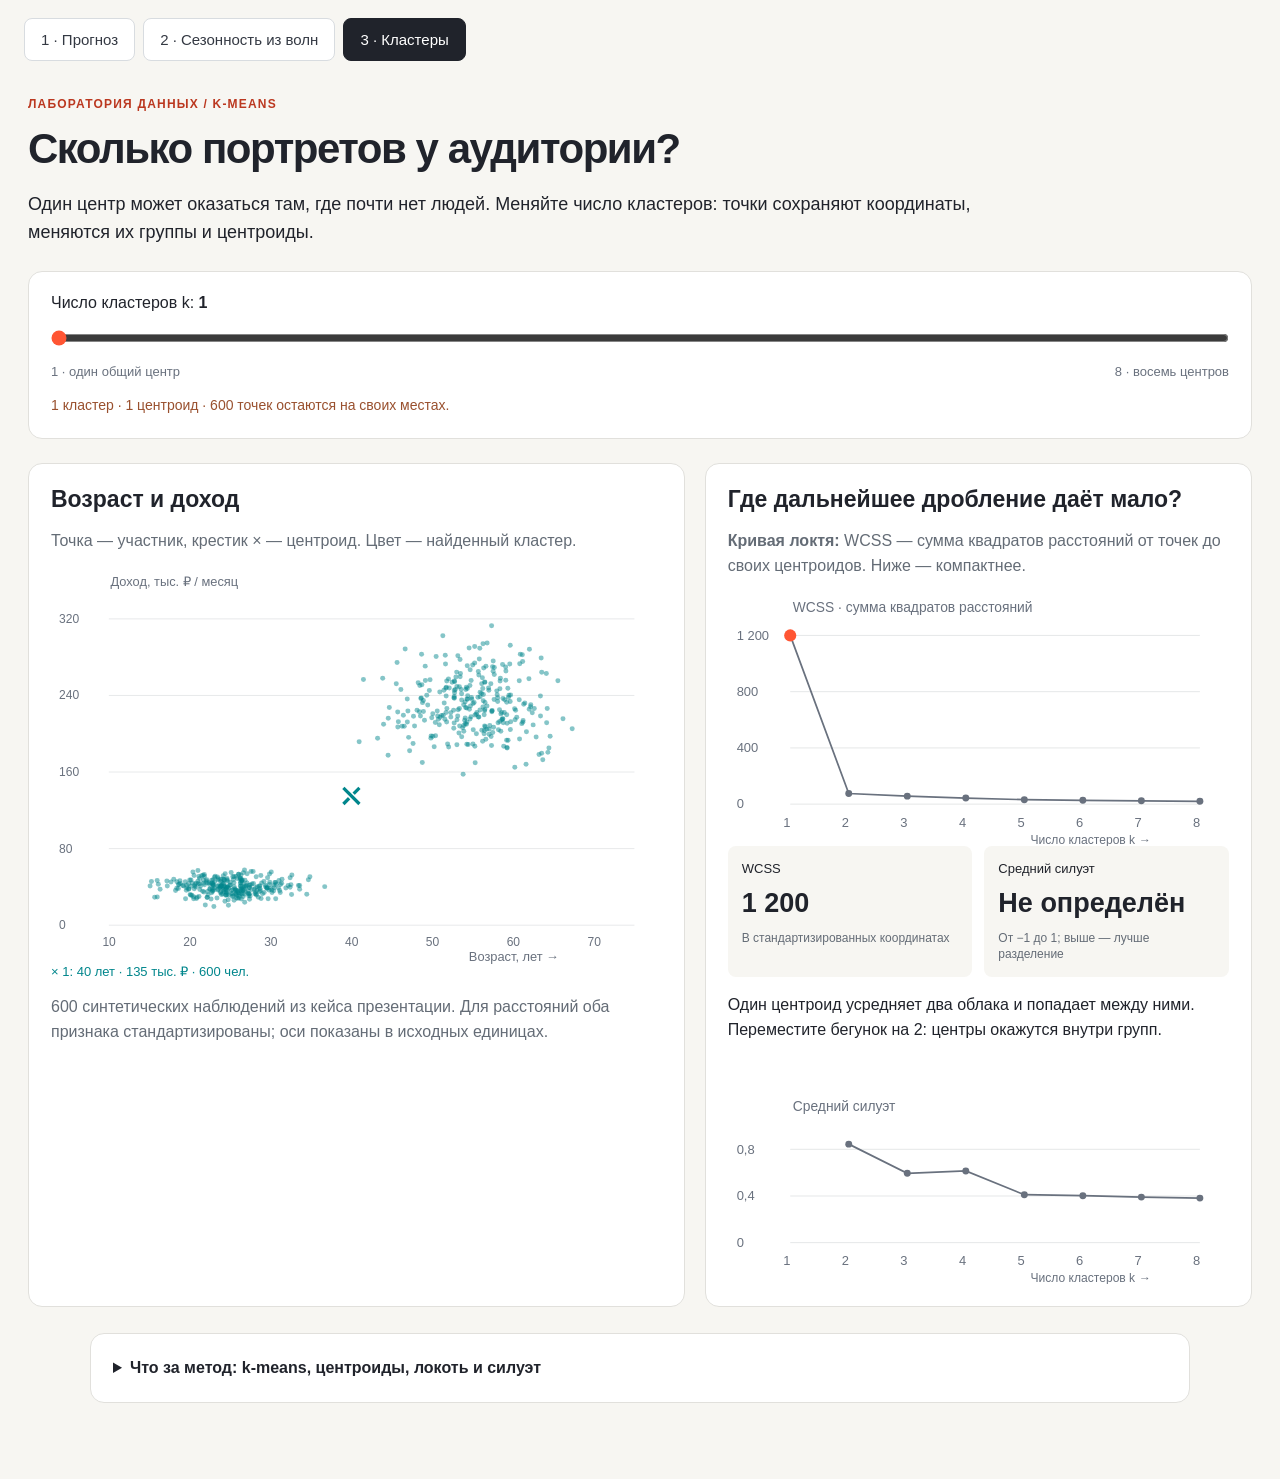
==== clusters.html @ fad98661 "Add shared trainer navigation and interactive k-means lab" ====
<!doctype html><html lang="ru"><head><meta charset="utf-8"><meta name="viewport" content="width=device-width,initial-scale=1"><title>Найдите центры аудитории</title><link rel="stylesheet" href="harmonics.css"><link rel="stylesheet" href="lab-nav.css"><link rel="stylesheet" href="clusters.css"><script src="lab-nav.js" defer></script><script src="clusters-model.js" defer></script><script src="clusters.js" defer></script></head><body><main><div class="eyebrow">ЛАБОРАТОРИЯ ДАННЫХ / K-MEANS</div><h1>Сколько портретов у аудитории?</h1><p class="intro">Один центр может оказаться там, где почти нет людей. Меняйте число кластеров: точки сохраняют координаты, меняются их группы и центроиды.</p><section class="panel controls"><label for="k">Число кластеров k: <strong id="kValue">1</strong></label><input id="k" type="range" min="1" max="8" value="1" step="1" disabled><div class="range-labels"><span>1 · один общий центр</span><span>8 · восемь центров</span></div><p id="status" role="status" aria-live="polite">Вычисляем разбиения…</p></section><div class="cluster-grid"><section class="panel"><h2>Возраст и доход</h2><p class="muted">Точка — участник, крестик × — центроид. Цвет — найденный кластер.</p><svg id="scatter" viewBox="0 0 760 490" role="img" aria-label="Участники по возрасту и доходу и центроиды кластеров"></svg><div id="legend" class="legend"></div><p class="muted">600 синтетических наблюдений из кейса презентации. Для расстояний оба признака стандартизированы; оси показаны в исходных единицах.</p></section><section class="panel"><h2>Где дальнейшее дробление даёт мало?</h2><p class="muted"><b>Кривая локтя:</b> WCSS — сумма квадратов расстояний от точек до своих центроидов. Ниже — компактнее.</p><svg id="elbow" viewBox="0 0 580 290" role="img" aria-label="Кривая локтя: WCSS по числу кластеров"></svg><div class="metrics"><div>WCSS<strong id="wcss">—</strong><small>В стандартизированных координатах</small></div><div>Средний силуэт<strong id="silhouette">—</strong><small>От −1 до 1; выше — лучше разделение</small></div></div><p id="explain"></p><svg id="silplot" viewBox="0 0 580 220" role="img" aria-label="Средний силуэт по числу кластеров"></svg></section></div><details class="panel method" id="method"><summary>Что за метод: k-means, центроиды, локоть и силуэт</summary><p><b>K-means (k-средних)</b> разбивает наблюдения на k групп, уменьшая сумму квадратов расстояний до центров. Сначала задаём k и начальные центры, затем повторяем: назначаем точку ближайшему центру → пересчитываем центр как среднее координат его группы → проверяем, изменилось ли разбиение.</p><p><b>Центроид</b> — среднее координат точек кластера. Он не обязан совпадать с реальным человеком. При k = 1 крестик показывает общее среднее всей аудитории.</p><p><b>Стандартизация:</b> z = (значение − среднее) / стандартное отклонение. Иначе числовой масштаб дохода может подавить возраст. Оба признака имеют одинаковый вес в расстоянии; это явное допущение модели.</p><p><b>Кривая локтя и WCSS (inertia):</b> WCSS = Σ ‖zᵢ − μкластера(i)‖². С ростом k ошибка уменьшается даже при ненужном дроблении. Ищем перегиб, после которого улучшение становится небольшим. Локоть — визуальная эвристика, а не доказательство единственного правильного k.</p><p><b>Силуэт:</b> s = (b − a) / max(a,b), где a — среднее расстояние до остальных точек своей группы, b — минимальное среднее расстояние до другой группы. Усредняем s по всем точкам. Для k = 1 силуэт не определён. Высокий силуэт означает компактные и отделённые группы; значения около нуля — границу между ними.</p><p>Здесь для каждого k = 1…8 выполняется алгоритм Ллойда: 20 воспроизводимых запусков k-means++ и дополнительный старт от предыдущего разбиения. Выбираем минимальный WCSS. Координаты людей и результаты расчёта не меняются случайно при движении бегунка. Кривая локтя и силуэт вычислены по этим же точкам, не нарисованы вручную.</p><p><b>Особенности:</b> результат зависит от признаков, масштабирования и начальных центров; k-means чувствителен к выбросам и плохо описывает вытянутые или невыпуклые группы. Разбиение возраста и дохода само по себе не доказывает различия интересов. В этом учебном наборе два облака заданы генератором; в реальной задаче проверяем устойчивость и смысл сегментов.</p><p><a href="https://scikit-learn.org/stable/modules/clustering.html#k-means" target="_blank" rel="noopener">Документация scikit-learn: k-means →</a><br><a href="https://scikit-learn.org/stable/auto_examples/cluster/plot_kmeans_silhouette_analysis.html" target="_blank" rel="noopener">Выбор k с помощью силуэта →</a></p><p><a href="#method">Ссылка на объяснение</a> · <a href="clusters-data.json" download>Скачать исходные точки</a> · <a href="index.html">Вернуться к прогнозированию</a></p></details></main></body></html>
---- harmonics.css ----
*{box-sizing:border-box}body{margin:0;background:#f7f6f2;color:#20232b;font:16px Arial,sans-serif}main{max-width:1440px;margin:36px auto;padding:0 28px 40px}.eyebrow{font-size:12px;color:#bb3820;letter-spacing:.1em;font-weight:bold}h1{font-size:42px;letter-spacing:-.035em;margin:14px 0}h2{font-size:22px;margin:0 0 12px}p{line-height:1.55}.intro{max-width:950px;font-size:18px}.muted,small{color:#646c76}.settings{display:flex;gap:22px;flex-wrap:wrap;margin:24px 0 8px}.settings label{display:grid;gap:8px;font-size:13px;font-weight:bold}select,input[type=date]{padding:11px;border:1px solid #d4d6d8;border-radius:7px;font:15px Arial;background:white;color:inherit}.workspace{display:grid;grid-template-columns:290px minmax(0,1fr);gap:20px;align-items:start}.panel{background:#fff;border:1px solid #e1e0dc;border-radius:14px;padding:22px}.visual{position:sticky;top:12px}.presets{display:grid;grid-template-columns:1fr 1fr;gap:7px}button{font:13px Arial;cursor:pointer;padding:10px 5px;border:1px solid #ccc;background:#f7f6f2;color:#20232b;border-radius:5px}button:hover,button:focus-visible{border-color:#f53;background:#fff0eb}fieldset{border:0;margin:20px 0 0;padding:0}legend{font-weight:bold;font-size:13px;margin-bottom:8px}fieldset label{display:flex;align-items:center;gap:9px;padding:7px 0;font-size:14px;cursor:pointer}input[type=checkbox]{width:18px;height:18px;accent-color:#ed4c2b;flex-shrink:0}.legend{display:flex;gap:12px 20px;flex-wrap:wrap;font-size:13px}.legend span:before{content:'';display:inline-block;width:22px;vertical-align:middle;border-top:3px solid var(--color,#9aa1a8);margin-right:7px}.legend .sum:before{border-color:#f53}.legend .forecast:before{border-color:#f53;border-top-style:dashed}svg{display:block;width:100%;height:auto;overflow:hidden}.metrics{display:grid;grid-template-columns:1fr 1fr 1fr;gap:12px}.metrics>div{background:#f7f6f2;border-radius:8px;padding:14px;font-size:13px;line-height:1.4}.metrics strong{display:block;font-size:27px;margin:7px 0}.metrics small{display:block;font-size:12px}#status{font-size:14px;margin:16px 0 0;color:#99502e}details{margin-top:20px}summary{cursor:pointer;font-weight:bold;line-height:1.5}.method{max-width:1100px;margin:26px auto 0}.method p{max-width:980px}a{color:#b63821;text-underline-offset:3px}button:focus-visible,a:focus-visible,summary:focus-visible,input:focus-visible,select:focus-visible{outline:3px solid #00868c;outline-offset:3px}@media(max-width:960px){.workspace{grid-template-columns:235px minmax(0,1fr)}main{padding:0 16px}.panel{padding:16px}.metrics{grid-template-columns:1fr}.visual{position:static}}@media(max-width:650px){h1{font-size:30px}main{margin-top:24px}.workspace{display:flex;flex-direction:column}.workspace>*{width:100%}#components{display:grid;grid-template-columns:1fr 1fr;gap:0 15px}.settings{gap:14px}.settings label,select{max-width:100%}.legend{font-size:12px}.metrics{grid-template-columns:1fr 1fr}.metrics>div:last-child{grid-column:1/-1}}
---- lab-nav.css ----
.lab-nav{box-sizing:border-box;display:flex;gap:8px;flex-wrap:wrap;max-width:1440px;margin:18px auto 0;padding:0 24px;font:15px Arial,sans-serif}.lab-nav a{color:#343943;text-decoration:none;padding:12px 16px;border-radius:8px;border:1px solid #d8dce0;background:#fff}.lab-nav a[aria-current=page]{background:#20232b;color:#fff;border-color:#20232b}.lab-nav a:hover{border-color:#ff5533}.lab-nav a:focus-visible{outline:3px solid #ff5533;outline-offset:3px}@media(max-width:600px){.lab-nav{padding:0 12px;gap:6px}.lab-nav a{padding:10px;font-size:13px}}
---- clusters.css ----
.cluster-grid{display:grid;grid-template-columns:1.2fr 1fr;gap:20px}.cluster-grid .panel{min-width:0}.controls{margin:24px 0}.controls input{display:block;width:100%;margin:18px 0;accent-color:#ff5533}.range-labels{display:flex;justify-content:space-between;font-size:13px;color:#69717e}.cluster-grid .metrics{grid-template-columns:1fr 1fr}.cluster-grid h2{font-size:23px}.cluster-grid svg{width:100%;height:auto}.cluster-grid #explain{min-height:85px}#legend span{font-size:13px}#status{margin-bottom:0}@media(max-width:950px){.cluster-grid{grid-template-columns:1fr}}@media(max-width:600px){.cluster-grid .panel{padding:12px}.range-labels{font-size:12px}}
.cluster-grid .metrics>div:last-child{grid-column:auto}#legend span:before{display:none}@media(max-width:600px){.cluster-grid .metrics{grid-template-columns:1fr}}
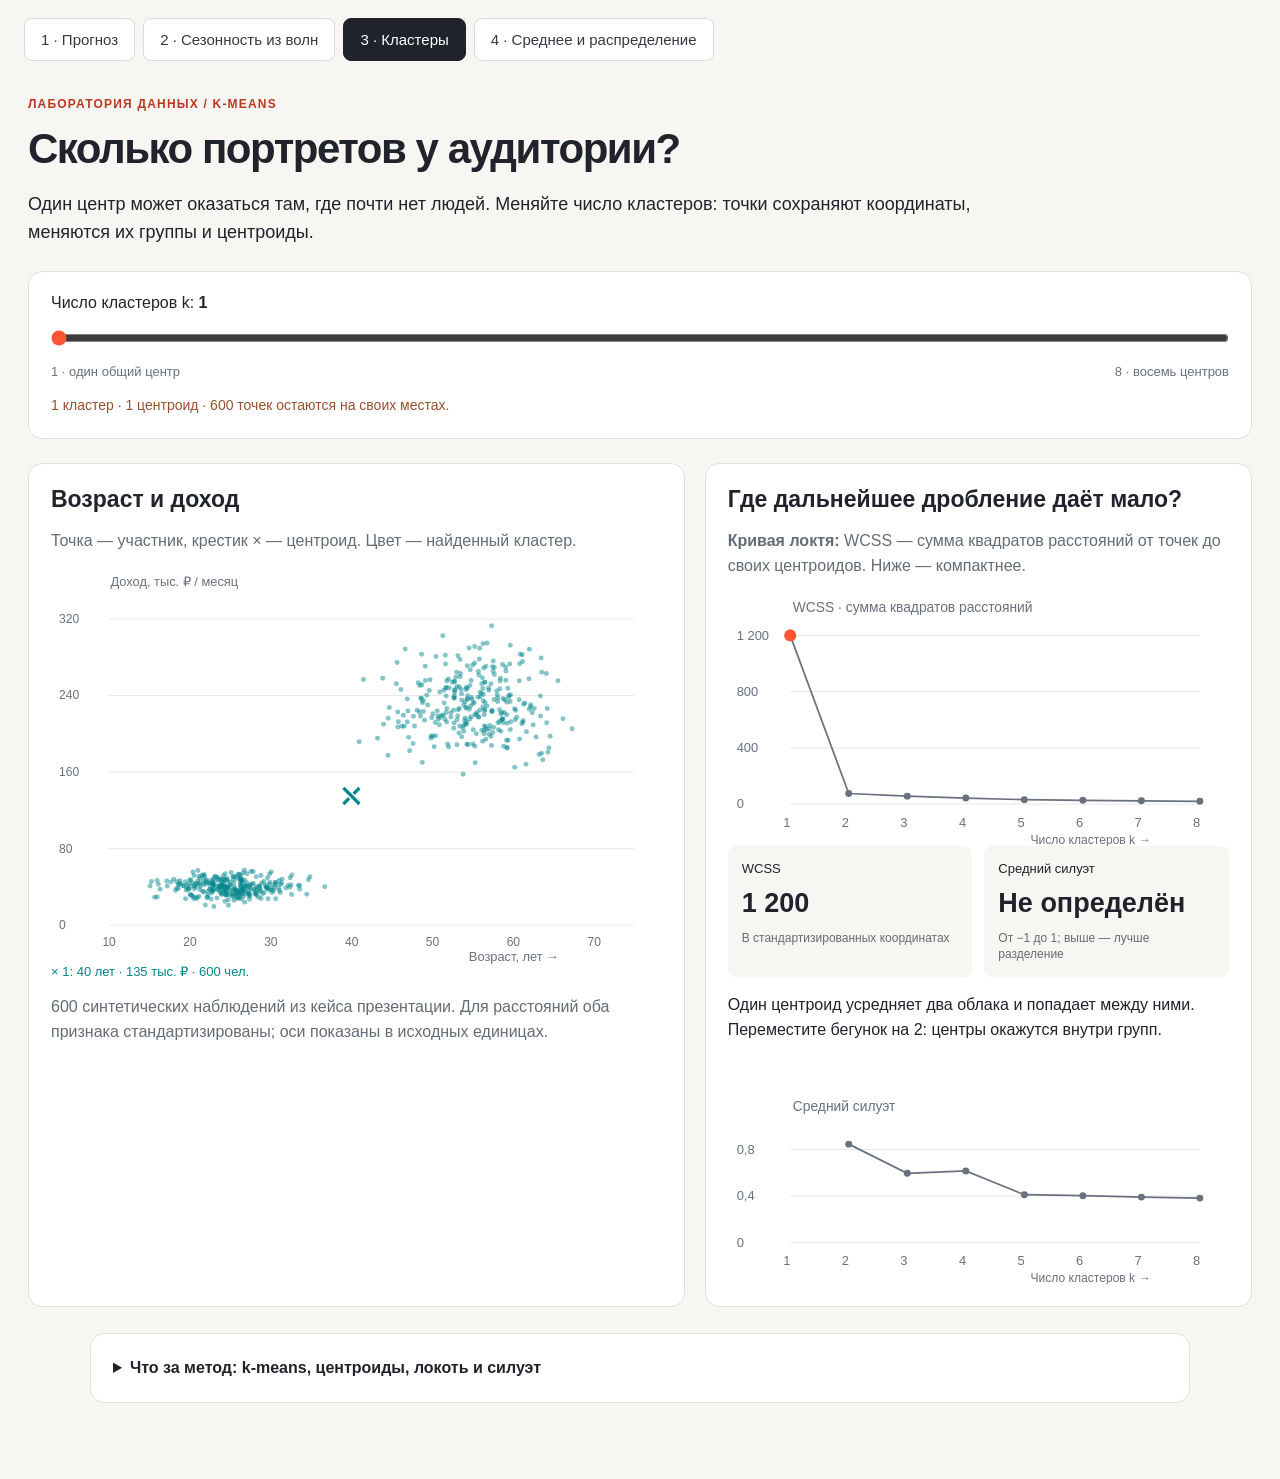
==== commit 710b42aa: "Add linked distribution painter with live mean median and P90" ====
--- a/clusters.html
+++ b/clusters.html
@@ -1 +1 @@
-<!doctype html><html lang="ru"><head><meta charset="utf-8"><meta name="viewport" content="width=device-width,initial-scale=1"><title>Найдите центры аудитории</title><link rel="stylesheet" href="harmonics.css"><link rel="stylesheet" href="lab-nav.css"><link rel="stylesheet" href="clusters.css"><script src="lab-nav.js" defer></script><script src="clusters-model.js" defer></script><script src="clusters.js" defer></script></head><body><main><div class="eyebrow">ЛАБОРАТОРИЯ ДАННЫХ / K-MEANS</div><h1>Сколько портретов у аудитории?</h1><p class="intro">Один центр может оказаться там, где почти нет людей. Меняйте число кластеров: точки сохраняют координаты, меняются их группы и центроиды.</p><section class="panel controls"><label for="k">Число кластеров k: <strong id="kValue">1</strong></label><input id="k" type="range" min="1" max="8" value="1" step="1" disabled><div class="range-labels"><span>1 · один общий центр</span><span>8 · восемь центров</span></div><p id="status" role="status" aria-live="polite">Вычисляем разбиения…</p></section><div class="cluster-grid"><section class="panel"><h2>Возраст и доход</h2><p class="muted">Точка — участник, крестик × — центроид. Цвет — найденный кластер.</p><svg id="scatter" viewBox="0 0 760 490" role="img" aria-label="Участники по возрасту и доходу и центроиды кластеров"></svg><div id="legend" class="legend"></div><p class="muted">600 синтетических наблюдений из кейса презентации. Для расстояний оба признака стандартизированы; оси показаны в исходных единицах.</p></section><section class="panel"><h2>Где дальнейшее дробление даёт мало?</h2><p class="muted"><b>Кривая локтя:</b> WCSS — сумма квадратов расстояний от точек до своих центроидов. Ниже — компактнее.</p><svg id="elbow" viewBox="0 0 580 290" role="img" aria-label="Кривая локтя: WCSS по числу кластеров"></svg><div class="metrics"><div>WCSS<strong id="wcss">—</strong><small>В стандартизированных координатах</small></div><div>Средний силуэт<strong id="silhouette">—</strong><small>От −1 до 1; выше — лучше разделение</small></div></div><p id="explain"></p><svg id="silplot" viewBox="0 0 580 220" role="img" aria-label="Средний силуэт по числу кластеров"></svg></section></div><details class="panel method" id="method"><summary>Что за метод: k-means, центроиды, локоть и силуэт</summary><p><b>K-means (k-средних)</b> разбивает наблюдения на k групп, уменьшая сумму квадратов расстояний до центров. Сначала задаём k и начальные центры, затем повторяем: назначаем точку ближайшему центру → пересчитываем центр как среднее координат его группы → проверяем, изменилось ли разбиение.</p><p><b>Центроид</b> — среднее координат точек кластера. Он не обязан совпадать с реальным человеком. При k = 1 крестик показывает общее среднее всей аудитории.</p><p><b>Стандартизация:</b> z = (значение − среднее) / стандартное отклонение. Иначе числовой масштаб дохода может подавить возраст. Оба признака имеют одинаковый вес в расстоянии; это явное допущение модели.</p><p><b>Кривая локтя и WCSS (inertia):</b> WCSS = Σ ‖zᵢ − μкластера(i)‖². С ростом k ошибка уменьшается даже при ненужном дроблении. Ищем перегиб, после которого улучшение становится небольшим. Локоть — визуальная эвристика, а не доказательство единственного правильного k.</p><p><b>Силуэт:</b> s = (b − a) / max(a,b), где a — среднее расстояние до остальных точек своей группы, b — минимальное среднее расстояние до другой группы. Усредняем s по всем точкам. Для k = 1 силуэт не определён. Высокий силуэт означает компактные и отделённые группы; значения около нуля — границу между ними.</p><p>Здесь для каждого k = 1…8 выполняется алгоритм Ллойда: 20 воспроизводимых запусков k-means++ и дополнительный старт от предыдущего разбиения. Выбираем минимальный WCSS. Координаты людей и результаты расчёта не меняются случайно при движении бегунка. Кривая локтя и силуэт вычислены по этим же точкам, не нарисованы вручную.</p><p><b>Особенности:</b> результат зависит от признаков, масштабирования и начальных центров; k-means чувствителен к выбросам и плохо описывает вытянутые или невыпуклые группы. Разбиение возраста и дохода само по себе не доказывает различия интересов. В этом учебном наборе два облака заданы генератором; в реальной задаче проверяем устойчивость и смысл сегментов.</p><p><a href="https://scikit-learn.org/stable/modules/clustering.html#k-means" target="_blank" rel="noopener">Документация scikit-learn: k-means →</a><br><a href="https://scikit-learn.org/stable/auto_examples/cluster/plot_kmeans_silhouette_analysis.html" target="_blank" rel="noopener">Выбор k с помощью силуэта →</a></p><p><a href="#method">Ссылка на объяснение</a> · <a href="clusters-data.json" download>Скачать исходные точки</a> · <a href="index.html">Вернуться к прогнозированию</a></p></details></main></body></html>
+<!doctype html><html lang="ru"><head><meta charset="utf-8"><meta name="viewport" content="width=device-width,initial-scale=1"><title>Найдите центры аудитории</title><link rel="stylesheet" href="harmonics.css"><link rel="stylesheet" href="lab-nav.css?v=3"><link rel="stylesheet" href="clusters.css"><script src="clusters-model.js" defer></script><script src="clusters.js" defer></script></head><body><nav class="lab-nav" aria-label="Тренажёры"><a href="index.html">1 · Прогноз</a><a href="harmonics.html">2 · Сезонность из волн</a><a href="clusters.html" aria-current="page">3 · Кластеры</a><a href="distributions.html">4 · Среднее и распределение</a></nav><main><div class="eyebrow">ЛАБОРАТОРИЯ ДАННЫХ / K-MEANS</div><h1>Сколько портретов у аудитории?</h1><p class="intro">Один центр может оказаться там, где почти нет людей. Меняйте число кластеров: точки сохраняют координаты, меняются их группы и центроиды.</p><section class="panel controls"><label for="k">Число кластеров k: <strong id="kValue">1</strong></label><input id="k" type="range" min="1" max="8" value="1" step="1" disabled><div class="range-labels"><span>1 · один общий центр</span><span>8 · восемь центров</span></div><p id="status" role="status" aria-live="polite">Вычисляем разбиения…</p></section><div class="cluster-grid"><section class="panel"><h2>Возраст и доход</h2><p class="muted">Точка — участник, крестик × — центроид. Цвет — найденный кластер.</p><svg id="scatter" viewBox="0 0 760 490" role="img" aria-label="Участники по возрасту и доходу и центроиды кластеров"></svg><div id="legend" class="legend"></div><p class="muted">600 синтетических наблюдений из кейса презентации. Для расстояний оба признака стандартизированы; оси показаны в исходных единицах.</p></section><section class="panel"><h2>Где дальнейшее дробление даёт мало?</h2><p class="muted"><b>Кривая локтя:</b> WCSS — сумма квадратов расстояний от точек до своих центроидов. Ниже — компактнее.</p><svg id="elbow" viewBox="0 0 580 290" role="img" aria-label="Кривая локтя: WCSS по числу кластеров"></svg><div class="metrics"><div>WCSS<strong id="wcss">—</strong><small>В стандартизированных координатах</small></div><div>Средний силуэт<strong id="silhouette">—</strong><small>От −1 до 1; выше — лучше разделение</small></div></div><p id="explain"></p><svg id="silplot" viewBox="0 0 580 220" role="img" aria-label="Средний силуэт по числу кластеров"></svg></section></div><details class="panel method" id="method"><summary>Что за метод: k-means, центроиды, локоть и силуэт</summary><p><b>K-means (k-средних)</b> разбивает наблюдения на k групп, уменьшая сумму квадратов расстояний до центров. Сначала задаём k и начальные центры, затем повторяем: назначаем точку ближайшему центру → пересчитываем центр как среднее координат его группы → проверяем, изменилось ли разбиение.</p><p><b>Центроид</b> — среднее координат точек кластера. Он не обязан совпадать с реальным человеком. При k = 1 крестик показывает общее среднее всей аудитории.</p><p><b>Стандартизация:</b> z = (значение − среднее) / стандартное отклонение. Иначе числовой масштаб дохода может подавить возраст. Оба признака имеют одинаковый вес в расстоянии; это явное допущение модели.</p><p><b>Кривая локтя и WCSS (inertia):</b> WCSS = Σ ‖zᵢ − μкластера(i)‖². С ростом k ошибка уменьшается даже при ненужном дроблении. Ищем перегиб, после которого улучшение становится небольшим. Локоть — визуальная эвристика, а не доказательство единственного правильного k.</p><p><b>Силуэт:</b> s = (b − a) / max(a,b), где a — среднее расстояние до остальных точек своей группы, b — минимальное среднее расстояние до другой группы. Усредняем s по всем точкам. Для k = 1 силуэт не определён. Высокий силуэт означает компактные и отделённые группы; значения около нуля — границу между ними.</p><p>Здесь для каждого k = 1…8 выполняется алгоритм Ллойда: 20 воспроизводимых запусков k-means++ и дополнительный старт от предыдущего разбиения. Выбираем минимальный WCSS. Координаты людей и результаты расчёта не меняются случайно при движении бегунка. Кривая локтя и силуэт вычислены по этим же точкам, не нарисованы вручную.</p><p><b>Особенности:</b> результат зависит от признаков, масштабирования и начальных центров; k-means чувствителен к выбросам и плохо описывает вытянутые или невыпуклые группы. Разбиение возраста и дохода само по себе не доказывает различия интересов. В этом учебном наборе два облака заданы генератором; в реальной задаче проверяем устойчивость и смысл сегментов.</p><p><a href="https://scikit-learn.org/stable/modules/clustering.html#k-means" target="_blank" rel="noopener">Документация scikit-learn: k-means →</a><br><a href="https://scikit-learn.org/stable/auto_examples/cluster/plot_kmeans_silhouette_analysis.html" target="_blank" rel="noopener">Выбор k с помощью силуэта →</a></p><p><a href="#method">Ссылка на объяснение</a> · <a href="clusters-data.json" download>Скачать исходные точки</a> · <a href="index.html">Вернуться к прогнозированию</a></p></details></main></body></html>
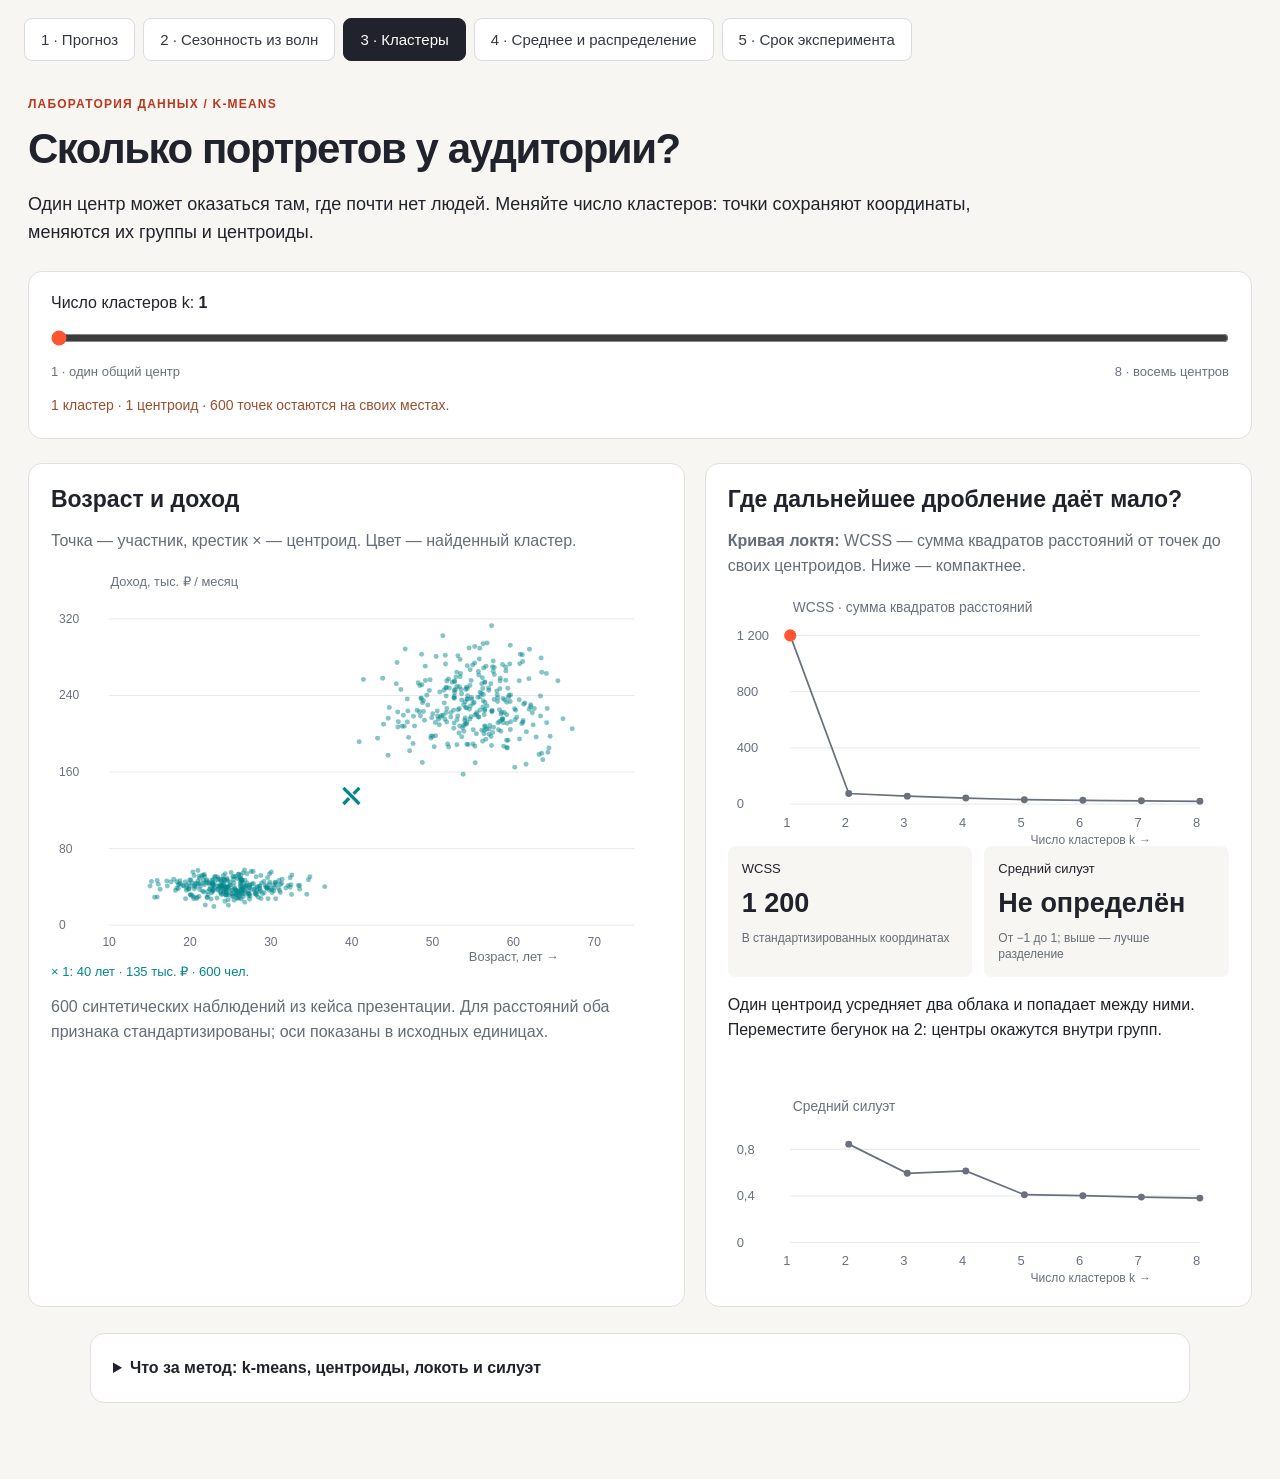
==== commit 409293a9: "Add experiment duration trainer with planned horizon and five-tab navigation" ====
--- a/clusters.html
+++ b/clusters.html
@@ -1 +1 @@
-<!doctype html><html lang="ru"><head><meta charset="utf-8"><meta name="viewport" content="width=device-width,initial-scale=1"><title>Найдите центры аудитории</title><link rel="stylesheet" href="harmonics.css"><link rel="stylesheet" href="lab-nav.css?v=3"><link rel="stylesheet" href="clusters.css"><script src="clusters-model.js" defer></script><script src="clusters.js" defer></script></head><body><nav class="lab-nav" aria-label="Тренажёры"><a href="index.html">1 · Прогноз</a><a href="harmonics.html">2 · Сезонность из волн</a><a href="clusters.html" aria-current="page">3 · Кластеры</a><a href="distributions.html">4 · Среднее и распределение</a></nav><main><div class="eyebrow">ЛАБОРАТОРИЯ ДАННЫХ / K-MEANS</div><h1>Сколько портретов у аудитории?</h1><p class="intro">Один центр может оказаться там, где почти нет людей. Меняйте число кластеров: точки сохраняют координаты, меняются их группы и центроиды.</p><section class="panel controls"><label for="k">Число кластеров k: <strong id="kValue">1</strong></label><input id="k" type="range" min="1" max="8" value="1" step="1" disabled><div class="range-labels"><span>1 · один общий центр</span><span>8 · восемь центров</span></div><p id="status" role="status" aria-live="polite">Вычисляем разбиения…</p></section><div class="cluster-grid"><section class="panel"><h2>Возраст и доход</h2><p class="muted">Точка — участник, крестик × — центроид. Цвет — найденный кластер.</p><svg id="scatter" viewBox="0 0 760 490" role="img" aria-label="Участники по возрасту и доходу и центроиды кластеров"></svg><div id="legend" class="legend"></div><p class="muted">600 синтетических наблюдений из кейса презентации. Для расстояний оба признака стандартизированы; оси показаны в исходных единицах.</p></section><section class="panel"><h2>Где дальнейшее дробление даёт мало?</h2><p class="muted"><b>Кривая локтя:</b> WCSS — сумма квадратов расстояний от точек до своих центроидов. Ниже — компактнее.</p><svg id="elbow" viewBox="0 0 580 290" role="img" aria-label="Кривая локтя: WCSS по числу кластеров"></svg><div class="metrics"><div>WCSS<strong id="wcss">—</strong><small>В стандартизированных координатах</small></div><div>Средний силуэт<strong id="silhouette">—</strong><small>От −1 до 1; выше — лучше разделение</small></div></div><p id="explain"></p><svg id="silplot" viewBox="0 0 580 220" role="img" aria-label="Средний силуэт по числу кластеров"></svg></section></div><details class="panel method" id="method"><summary>Что за метод: k-means, центроиды, локоть и силуэт</summary><p><b>K-means (k-средних)</b> разбивает наблюдения на k групп, уменьшая сумму квадратов расстояний до центров. Сначала задаём k и начальные центры, затем повторяем: назначаем точку ближайшему центру → пересчитываем центр как среднее координат его группы → проверяем, изменилось ли разбиение.</p><p><b>Центроид</b> — среднее координат точек кластера. Он не обязан совпадать с реальным человеком. При k = 1 крестик показывает общее среднее всей аудитории.</p><p><b>Стандартизация:</b> z = (значение − среднее) / стандартное отклонение. Иначе числовой масштаб дохода может подавить возраст. Оба признака имеют одинаковый вес в расстоянии; это явное допущение модели.</p><p><b>Кривая локтя и WCSS (inertia):</b> WCSS = Σ ‖zᵢ − μкластера(i)‖². С ростом k ошибка уменьшается даже при ненужном дроблении. Ищем перегиб, после которого улучшение становится небольшим. Локоть — визуальная эвристика, а не доказательство единственного правильного k.</p><p><b>Силуэт:</b> s = (b − a) / max(a,b), где a — среднее расстояние до остальных точек своей группы, b — минимальное среднее расстояние до другой группы. Усредняем s по всем точкам. Для k = 1 силуэт не определён. Высокий силуэт означает компактные и отделённые группы; значения около нуля — границу между ними.</p><p>Здесь для каждого k = 1…8 выполняется алгоритм Ллойда: 20 воспроизводимых запусков k-means++ и дополнительный старт от предыдущего разбиения. Выбираем минимальный WCSS. Координаты людей и результаты расчёта не меняются случайно при движении бегунка. Кривая локтя и силуэт вычислены по этим же точкам, не нарисованы вручную.</p><p><b>Особенности:</b> результат зависит от признаков, масштабирования и начальных центров; k-means чувствителен к выбросам и плохо описывает вытянутые или невыпуклые группы. Разбиение возраста и дохода само по себе не доказывает различия интересов. В этом учебном наборе два облака заданы генератором; в реальной задаче проверяем устойчивость и смысл сегментов.</p><p><a href="https://scikit-learn.org/stable/modules/clustering.html#k-means" target="_blank" rel="noopener">Документация scikit-learn: k-means →</a><br><a href="https://scikit-learn.org/stable/auto_examples/cluster/plot_kmeans_silhouette_analysis.html" target="_blank" rel="noopener">Выбор k с помощью силуэта →</a></p><p><a href="#method">Ссылка на объяснение</a> · <a href="clusters-data.json" download>Скачать исходные точки</a> · <a href="index.html">Вернуться к прогнозированию</a></p></details></main></body></html>
+<!doctype html><html lang="ru"><head><meta charset="utf-8"><meta name="viewport" content="width=device-width,initial-scale=1"><title>Найдите центры аудитории</title><link rel="stylesheet" href="harmonics.css"><link rel="stylesheet" href="lab-nav.css?v=3"><link rel="stylesheet" href="clusters.css"><script src="clusters-model.js" defer></script><script src="clusters.js" defer></script></head><body><nav class="lab-nav" aria-label="Тренажёры"><a href="index.html">1 · Прогноз</a><a href="harmonics.html">2 · Сезонность из волн</a><a href="clusters.html" aria-current="page">3 · Кластеры</a><a href="distributions.html">4 · Среднее и распределение</a><a href="experiment.html">5 · Срок эксперимента</a></nav><main><div class="eyebrow">ЛАБОРАТОРИЯ ДАННЫХ / K-MEANS</div><h1>Сколько портретов у аудитории?</h1><p class="intro">Один центр может оказаться там, где почти нет людей. Меняйте число кластеров: точки сохраняют координаты, меняются их группы и центроиды.</p><section class="panel controls"><label for="k">Число кластеров k: <strong id="kValue">1</strong></label><input id="k" type="range" min="1" max="8" value="1" step="1" disabled><div class="range-labels"><span>1 · один общий центр</span><span>8 · восемь центров</span></div><p id="status" role="status" aria-live="polite">Вычисляем разбиения…</p></section><div class="cluster-grid"><section class="panel"><h2>Возраст и доход</h2><p class="muted">Точка — участник, крестик × — центроид. Цвет — найденный кластер.</p><svg id="scatter" viewBox="0 0 760 490" role="img" aria-label="Участники по возрасту и доходу и центроиды кластеров"></svg><div id="legend" class="legend"></div><p class="muted">600 синтетических наблюдений из кейса презентации. Для расстояний оба признака стандартизированы; оси показаны в исходных единицах.</p></section><section class="panel"><h2>Где дальнейшее дробление даёт мало?</h2><p class="muted"><b>Кривая локтя:</b> WCSS — сумма квадратов расстояний от точек до своих центроидов. Ниже — компактнее.</p><svg id="elbow" viewBox="0 0 580 290" role="img" aria-label="Кривая локтя: WCSS по числу кластеров"></svg><div class="metrics"><div>WCSS<strong id="wcss">—</strong><small>В стандартизированных координатах</small></div><div>Средний силуэт<strong id="silhouette">—</strong><small>От −1 до 1; выше — лучше разделение</small></div></div><p id="explain"></p><svg id="silplot" viewBox="0 0 580 220" role="img" aria-label="Средний силуэт по числу кластеров"></svg></section></div><details class="panel method" id="method"><summary>Что за метод: k-means, центроиды, локоть и силуэт</summary><p><b>K-means (k-средних)</b> разбивает наблюдения на k групп, уменьшая сумму квадратов расстояний до центров. Сначала задаём k и начальные центры, затем повторяем: назначаем точку ближайшему центру → пересчитываем центр как среднее координат его группы → проверяем, изменилось ли разбиение.</p><p><b>Центроид</b> — среднее координат точек кластера. Он не обязан совпадать с реальным человеком. При k = 1 крестик показывает общее среднее всей аудитории.</p><p><b>Стандартизация:</b> z = (значение − среднее) / стандартное отклонение. Иначе числовой масштаб дохода может подавить возраст. Оба признака имеют одинаковый вес в расстоянии; это явное допущение модели.</p><p><b>Кривая локтя и WCSS (inertia):</b> WCSS = Σ ‖zᵢ − μкластера(i)‖². С ростом k ошибка уменьшается даже при ненужном дроблении. Ищем перегиб, после которого улучшение становится небольшим. Локоть — визуальная эвристика, а не доказательство единственного правильного k.</p><p><b>Силуэт:</b> s = (b − a) / max(a,b), где a — среднее расстояние до остальных точек своей группы, b — минимальное среднее расстояние до другой группы. Усредняем s по всем точкам. Для k = 1 силуэт не определён. Высокий силуэт означает компактные и отделённые группы; значения около нуля — границу между ними.</p><p>Здесь для каждого k = 1…8 выполняется алгоритм Ллойда: 20 воспроизводимых запусков k-means++ и дополнительный старт от предыдущего разбиения. Выбираем минимальный WCSS. Координаты людей и результаты расчёта не меняются случайно при движении бегунка. Кривая локтя и силуэт вычислены по этим же точкам, не нарисованы вручную.</p><p><b>Особенности:</b> результат зависит от признаков, масштабирования и начальных центров; k-means чувствителен к выбросам и плохо описывает вытянутые или невыпуклые группы. Разбиение возраста и дохода само по себе не доказывает различия интересов. В этом учебном наборе два облака заданы генератором; в реальной задаче проверяем устойчивость и смысл сегментов.</p><p><a href="https://scikit-learn.org/stable/modules/clustering.html#k-means" target="_blank" rel="noopener">Документация scikit-learn: k-means →</a><br><a href="https://scikit-learn.org/stable/auto_examples/cluster/plot_kmeans_silhouette_analysis.html" target="_blank" rel="noopener">Выбор k с помощью силуэта →</a></p><p><a href="#method">Ссылка на объяснение</a> · <a href="clusters-data.json" download>Скачать исходные точки</a> · <a href="index.html">Вернуться к прогнозированию</a></p></details></main></body></html>
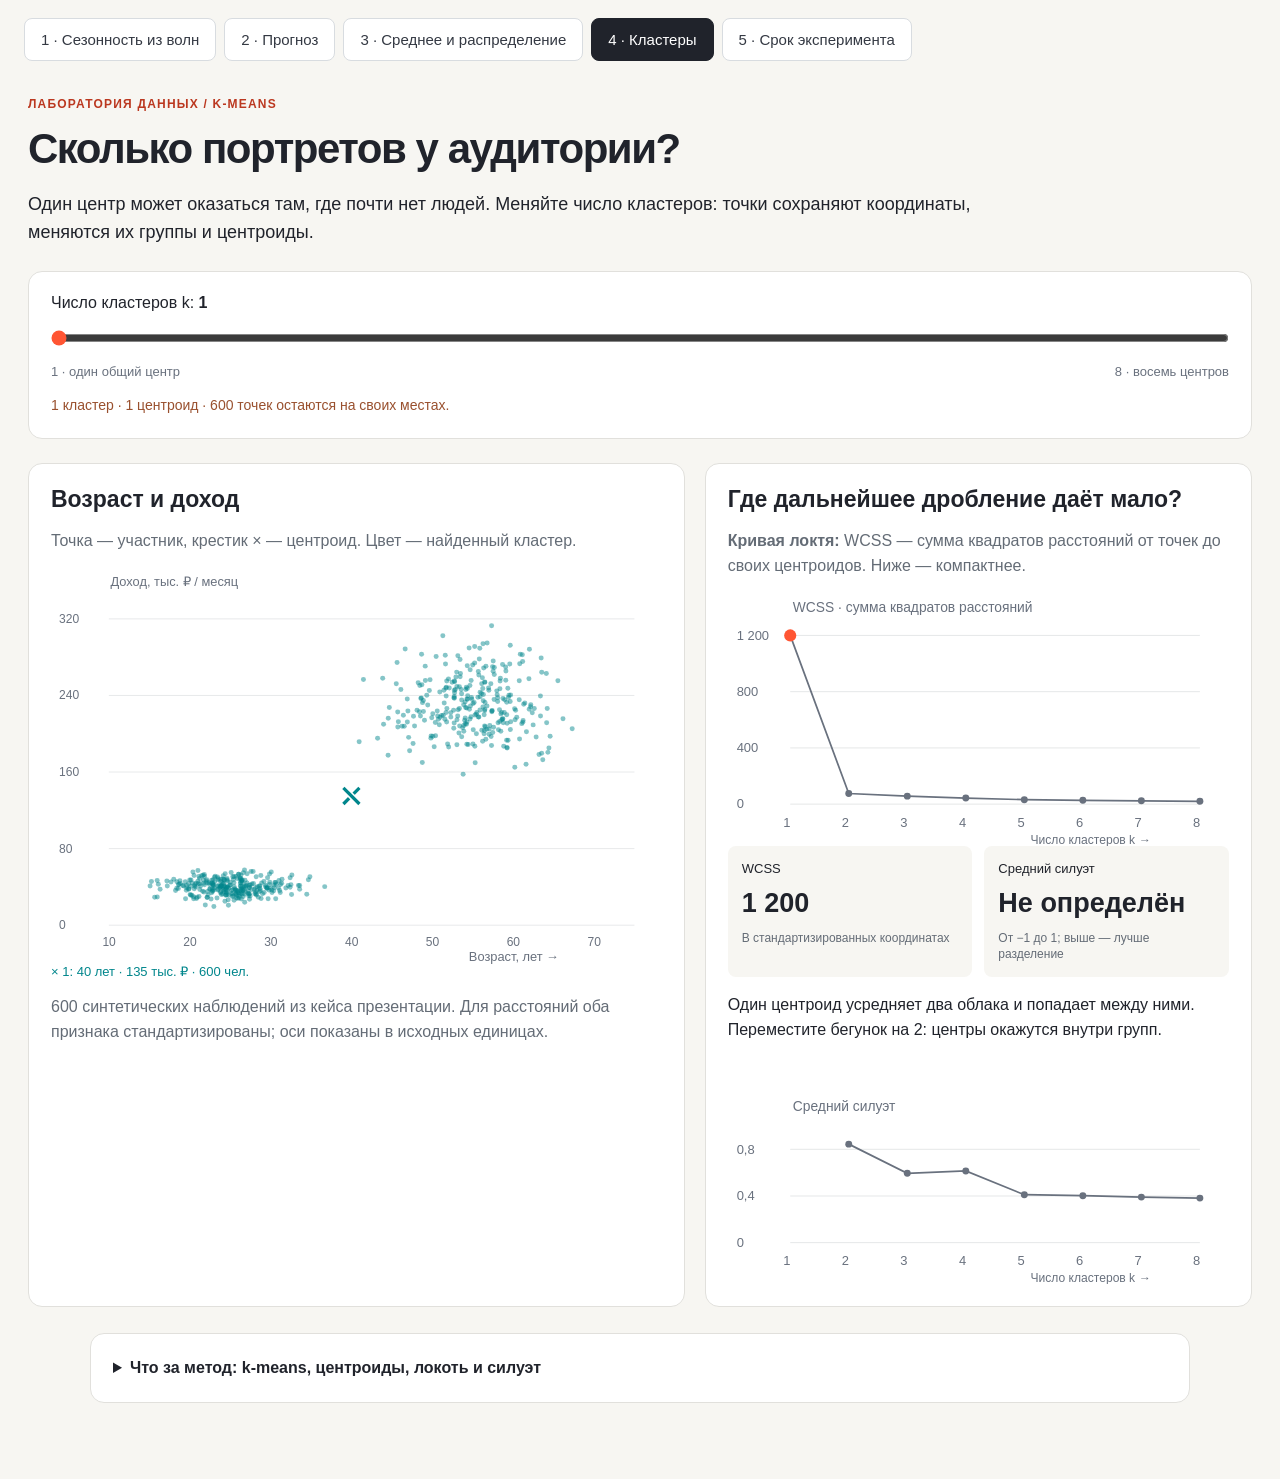
==== commit 0dfb2dac: "Order trainer tabs by presentation sequence" ====
--- a/clusters.html
+++ b/clusters.html
@@ -1 +1 @@
-<!doctype html><html lang="ru"><head><meta charset="utf-8"><meta name="viewport" content="width=device-width,initial-scale=1"><title>Найдите центры аудитории</title><link rel="stylesheet" href="harmonics.css"><link rel="stylesheet" href="lab-nav.css?v=3"><link rel="stylesheet" href="clusters.css"><script src="clusters-model.js" defer></script><script src="clusters.js" defer></script></head><body><nav class="lab-nav" aria-label="Тренажёры"><a href="index.html">1 · Прогноз</a><a href="harmonics.html">2 · Сезонность из волн</a><a href="clusters.html" aria-current="page">3 · Кластеры</a><a href="distributions.html">4 · Среднее и распределение</a><a href="experiment.html">5 · Срок эксперимента</a></nav><main><div class="eyebrow">ЛАБОРАТОРИЯ ДАННЫХ / K-MEANS</div><h1>Сколько портретов у аудитории?</h1><p class="intro">Один центр может оказаться там, где почти нет людей. Меняйте число кластеров: точки сохраняют координаты, меняются их группы и центроиды.</p><section class="panel controls"><label for="k">Число кластеров k: <strong id="kValue">1</strong></label><input id="k" type="range" min="1" max="8" value="1" step="1" disabled><div class="range-labels"><span>1 · один общий центр</span><span>8 · восемь центров</span></div><p id="status" role="status" aria-live="polite">Вычисляем разбиения…</p></section><div class="cluster-grid"><section class="panel"><h2>Возраст и доход</h2><p class="muted">Точка — участник, крестик × — центроид. Цвет — найденный кластер.</p><svg id="scatter" viewBox="0 0 760 490" role="img" aria-label="Участники по возрасту и доходу и центроиды кластеров"></svg><div id="legend" class="legend"></div><p class="muted">600 синтетических наблюдений из кейса презентации. Для расстояний оба признака стандартизированы; оси показаны в исходных единицах.</p></section><section class="panel"><h2>Где дальнейшее дробление даёт мало?</h2><p class="muted"><b>Кривая локтя:</b> WCSS — сумма квадратов расстояний от точек до своих центроидов. Ниже — компактнее.</p><svg id="elbow" viewBox="0 0 580 290" role="img" aria-label="Кривая локтя: WCSS по числу кластеров"></svg><div class="metrics"><div>WCSS<strong id="wcss">—</strong><small>В стандартизированных координатах</small></div><div>Средний силуэт<strong id="silhouette">—</strong><small>От −1 до 1; выше — лучше разделение</small></div></div><p id="explain"></p><svg id="silplot" viewBox="0 0 580 220" role="img" aria-label="Средний силуэт по числу кластеров"></svg></section></div><details class="panel method" id="method"><summary>Что за метод: k-means, центроиды, локоть и силуэт</summary><p><b>K-means (k-средних)</b> разбивает наблюдения на k групп, уменьшая сумму квадратов расстояний до центров. Сначала задаём k и начальные центры, затем повторяем: назначаем точку ближайшему центру → пересчитываем центр как среднее координат его группы → проверяем, изменилось ли разбиение.</p><p><b>Центроид</b> — среднее координат точек кластера. Он не обязан совпадать с реальным человеком. При k = 1 крестик показывает общее среднее всей аудитории.</p><p><b>Стандартизация:</b> z = (значение − среднее) / стандартное отклонение. Иначе числовой масштаб дохода может подавить возраст. Оба признака имеют одинаковый вес в расстоянии; это явное допущение модели.</p><p><b>Кривая локтя и WCSS (inertia):</b> WCSS = Σ ‖zᵢ − μкластера(i)‖². С ростом k ошибка уменьшается даже при ненужном дроблении. Ищем перегиб, после которого улучшение становится небольшим. Локоть — визуальная эвристика, а не доказательство единственного правильного k.</p><p><b>Силуэт:</b> s = (b − a) / max(a,b), где a — среднее расстояние до остальных точек своей группы, b — минимальное среднее расстояние до другой группы. Усредняем s по всем точкам. Для k = 1 силуэт не определён. Высокий силуэт означает компактные и отделённые группы; значения около нуля — границу между ними.</p><p>Здесь для каждого k = 1…8 выполняется алгоритм Ллойда: 20 воспроизводимых запусков k-means++ и дополнительный старт от предыдущего разбиения. Выбираем минимальный WCSS. Координаты людей и результаты расчёта не меняются случайно при движении бегунка. Кривая локтя и силуэт вычислены по этим же точкам, не нарисованы вручную.</p><p><b>Особенности:</b> результат зависит от признаков, масштабирования и начальных центров; k-means чувствителен к выбросам и плохо описывает вытянутые или невыпуклые группы. Разбиение возраста и дохода само по себе не доказывает различия интересов. В этом учебном наборе два облака заданы генератором; в реальной задаче проверяем устойчивость и смысл сегментов.</p><p><a href="https://scikit-learn.org/stable/modules/clustering.html#k-means" target="_blank" rel="noopener">Документация scikit-learn: k-means →</a><br><a href="https://scikit-learn.org/stable/auto_examples/cluster/plot_kmeans_silhouette_analysis.html" target="_blank" rel="noopener">Выбор k с помощью силуэта →</a></p><p><a href="#method">Ссылка на объяснение</a> · <a href="clusters-data.json" download>Скачать исходные точки</a> · <a href="index.html">Вернуться к прогнозированию</a></p></details></main></body></html>
+<!doctype html><html lang="ru"><head><meta charset="utf-8"><meta name="viewport" content="width=device-width,initial-scale=1"><title>Найдите центры аудитории</title><link rel="stylesheet" href="harmonics.css"><link rel="stylesheet" href="lab-nav.css?v=3"><link rel="stylesheet" href="clusters.css"><script src="clusters-model.js" defer></script><script src="clusters.js" defer></script></head><body><nav class="lab-nav" aria-label="Тренажёры по порядку презентации"><a href="harmonics.html">1 · Сезонность из волн</a><a href="index.html">2 · Прогноз</a><a href="distributions.html">3 · Среднее и распределение</a><a href="clusters.html" aria-current="page">4 · Кластеры</a><a href="experiment.html">5 · Срок эксперимента</a></nav><main><div class="eyebrow">ЛАБОРАТОРИЯ ДАННЫХ / K-MEANS</div><h1>Сколько портретов у аудитории?</h1><p class="intro">Один центр может оказаться там, где почти нет людей. Меняйте число кластеров: точки сохраняют координаты, меняются их группы и центроиды.</p><section class="panel controls"><label for="k">Число кластеров k: <strong id="kValue">1</strong></label><input id="k" type="range" min="1" max="8" value="1" step="1" disabled><div class="range-labels"><span>1 · один общий центр</span><span>8 · восемь центров</span></div><p id="status" role="status" aria-live="polite">Вычисляем разбиения…</p></section><div class="cluster-grid"><section class="panel"><h2>Возраст и доход</h2><p class="muted">Точка — участник, крестик × — центроид. Цвет — найденный кластер.</p><svg id="scatter" viewBox="0 0 760 490" role="img" aria-label="Участники по возрасту и доходу и центроиды кластеров"></svg><div id="legend" class="legend"></div><p class="muted">600 синтетических наблюдений из кейса презентации. Для расстояний оба признака стандартизированы; оси показаны в исходных единицах.</p></section><section class="panel"><h2>Где дальнейшее дробление даёт мало?</h2><p class="muted"><b>Кривая локтя:</b> WCSS — сумма квадратов расстояний от точек до своих центроидов. Ниже — компактнее.</p><svg id="elbow" viewBox="0 0 580 290" role="img" aria-label="Кривая локтя: WCSS по числу кластеров"></svg><div class="metrics"><div>WCSS<strong id="wcss">—</strong><small>В стандартизированных координатах</small></div><div>Средний силуэт<strong id="silhouette">—</strong><small>От −1 до 1; выше — лучше разделение</small></div></div><p id="explain"></p><svg id="silplot" viewBox="0 0 580 220" role="img" aria-label="Средний силуэт по числу кластеров"></svg></section></div><details class="panel method" id="method"><summary>Что за метод: k-means, центроиды, локоть и силуэт</summary><p><b>K-means (k-средних)</b> разбивает наблюдения на k групп, уменьшая сумму квадратов расстояний до центров. Сначала задаём k и начальные центры, затем повторяем: назначаем точку ближайшему центру → пересчитываем центр как среднее координат его группы → проверяем, изменилось ли разбиение.</p><p><b>Центроид</b> — среднее координат точек кластера. Он не обязан совпадать с реальным человеком. При k = 1 крестик показывает общее среднее всей аудитории.</p><p><b>Стандартизация:</b> z = (значение − среднее) / стандартное отклонение. Иначе числовой масштаб дохода может подавить возраст. Оба признака имеют одинаковый вес в расстоянии; это явное допущение модели.</p><p><b>Кривая локтя и WCSS (inertia):</b> WCSS = Σ ‖zᵢ − μкластера(i)‖². С ростом k ошибка уменьшается даже при ненужном дроблении. Ищем перегиб, после которого улучшение становится небольшим. Локоть — визуальная эвристика, а не доказательство единственного правильного k.</p><p><b>Силуэт:</b> s = (b − a) / max(a,b), где a — среднее расстояние до остальных точек своей группы, b — минимальное среднее расстояние до другой группы. Усредняем s по всем точкам. Для k = 1 силуэт не определён. Высокий силуэт означает компактные и отделённые группы; значения около нуля — границу между ними.</p><p>Здесь для каждого k = 1…8 выполняется алгоритм Ллойда: 20 воспроизводимых запусков k-means++ и дополнительный старт от предыдущего разбиения. Выбираем минимальный WCSS. Координаты людей и результаты расчёта не меняются случайно при движении бегунка. Кривая локтя и силуэт вычислены по этим же точкам, не нарисованы вручную.</p><p><b>Особенности:</b> результат зависит от признаков, масштабирования и начальных центров; k-means чувствителен к выбросам и плохо описывает вытянутые или невыпуклые группы. Разбиение возраста и дохода само по себе не доказывает различия интересов. В этом учебном наборе два облака заданы генератором; в реальной задаче проверяем устойчивость и смысл сегментов.</p><p><a href="https://scikit-learn.org/stable/modules/clustering.html#k-means" target="_blank" rel="noopener">Документация scikit-learn: k-means →</a><br><a href="https://scikit-learn.org/stable/auto_examples/cluster/plot_kmeans_silhouette_analysis.html" target="_blank" rel="noopener">Выбор k с помощью силуэта →</a></p><p><a href="#method">Ссылка на объяснение</a> · <a href="clusters-data.json" download>Скачать исходные точки</a> · <a href="index.html">Вернуться к прогнозированию</a></p></details></main></body></html>
